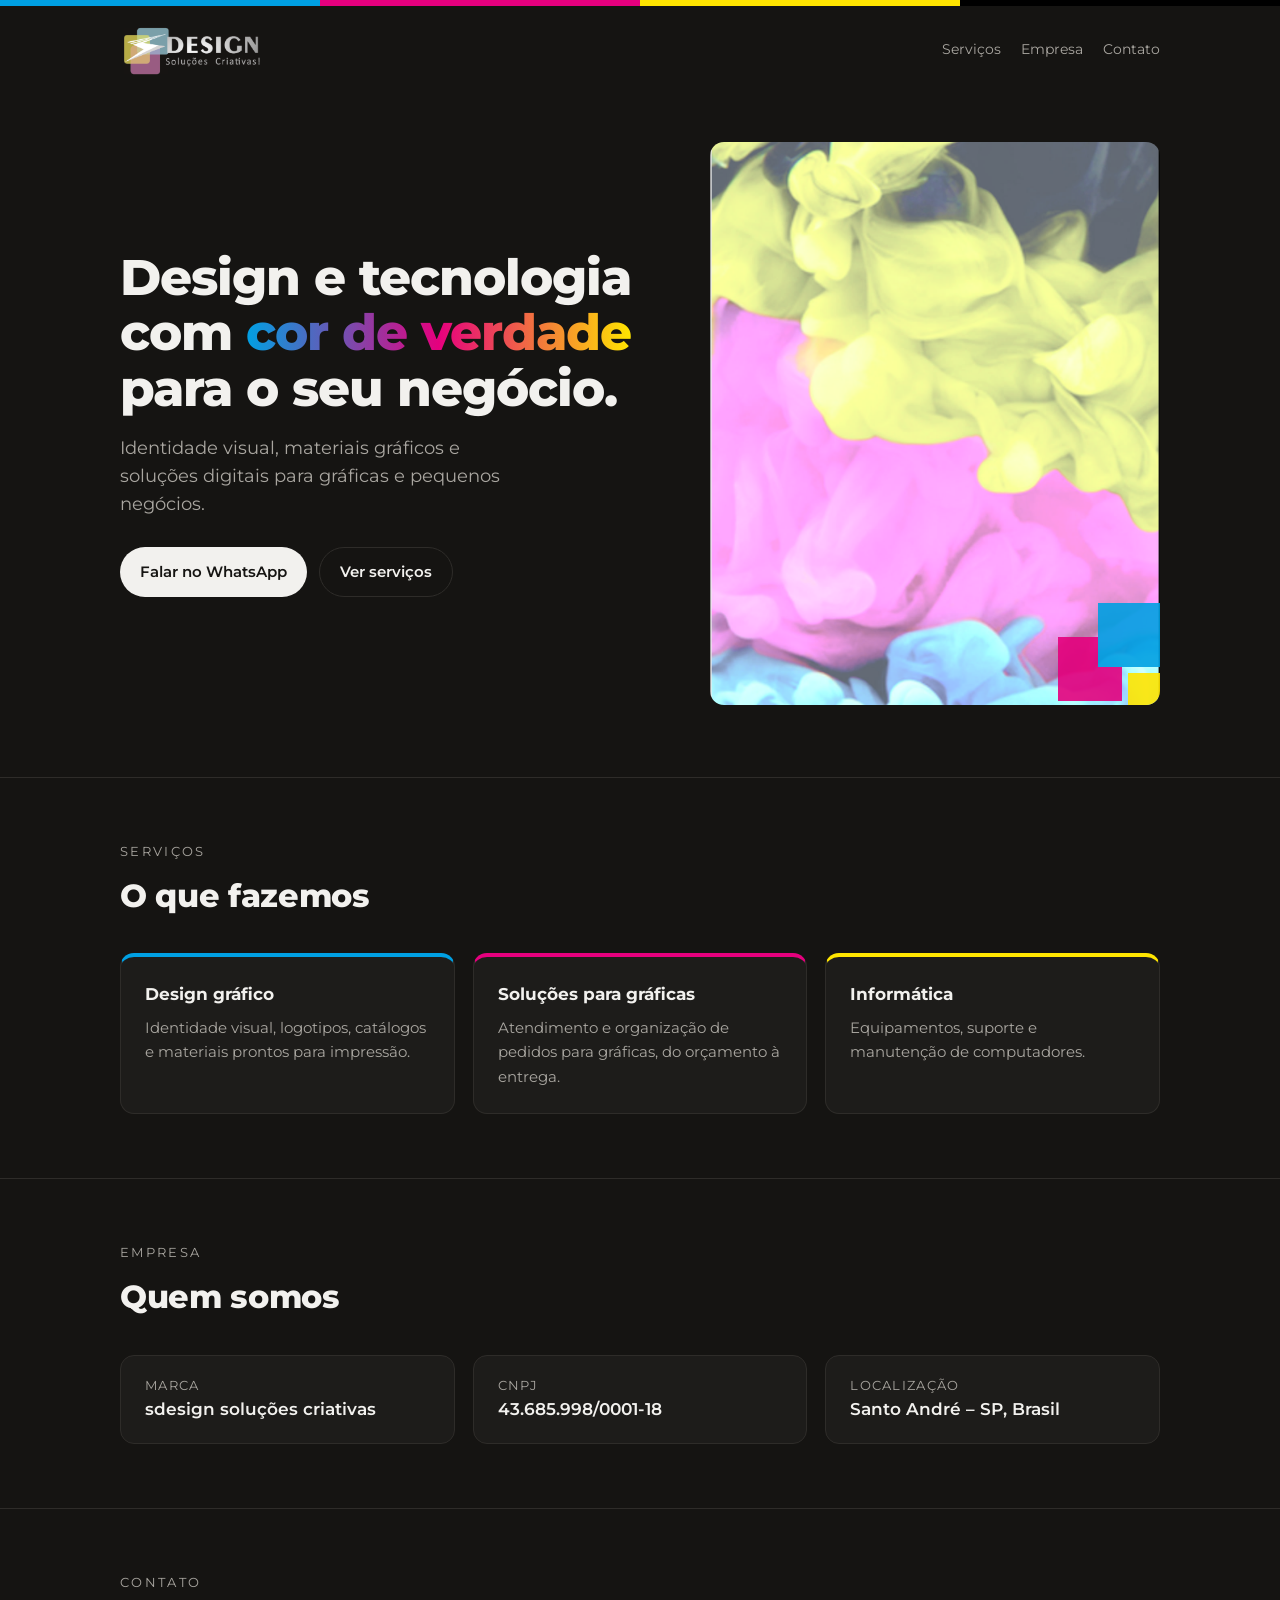
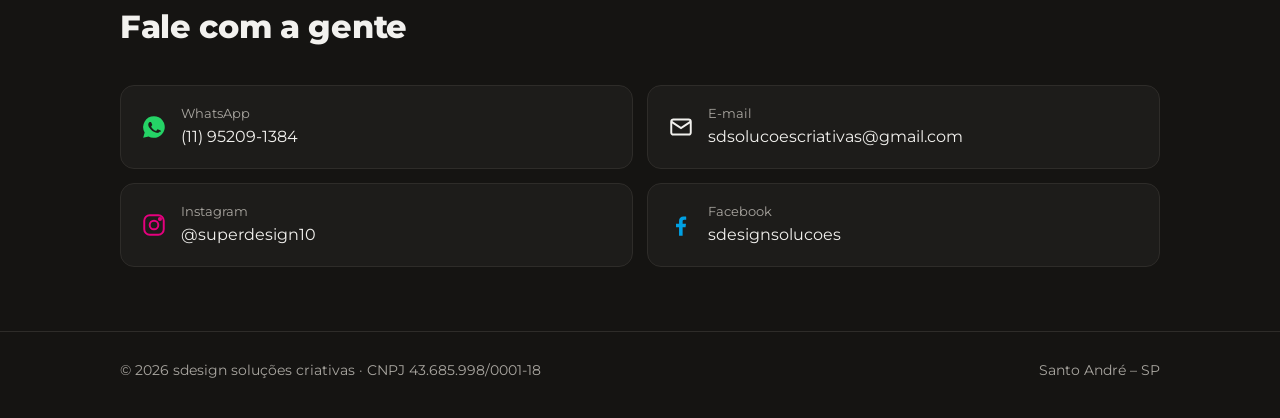
==== index.html @ 1399b384 "Site institucional da sdesign soluções criativas Co-Authored-By: Claude Opus 5.5 <noreply@anthropic." ====
<!doctype html>
<html lang="pt-BR">
<head>
  <meta charset="utf-8">
  <meta name="viewport" content="width=device-width, initial-scale=1">
  <title>sdesign soluções criativas</title>
  <meta name="description" content="sdesign soluções criativas: design, tecnologia e soluções digitais para gráficas e pequenos negócios em Santo André – SP.">
  <meta property="og:title" content="sdesign soluções criativas">
  <meta property="og:description" content="Design, tecnologia e soluções digitais para pequenos negócios.">
  <meta property="og:image" content="img/logo.png">
  <meta name="theme-color" content="#151412">
  <link rel="icon" href="img/logo.png">
  <link rel="preconnect" href="https://fonts.googleapis.com">
  <link rel="preconnect" href="https://fonts.gstatic.com" crossorigin>
  <link href="https://fonts.googleapis.com/css2?family=Montserrat:wght@400;600;800&display=swap" rel="stylesheet">
  <style>
    /* Identidade do catálogo: fundo grafite e as cores de impressão (CMYK). */
    :root {
      --fundo: #151412;
      --fundo-2: #1d1c1a;
      --linha: #2e2c29;
      --texto: #f2f1ee;
      --suave: #a9a6a0;
      --ciano: #00a0e3;
      --magenta: #e5007e;
      --amarelo: #ffe500;
      --raio: 14px;
    }
    * { box-sizing: border-box; }
    html { scroll-behavior: smooth; }
    body {
      margin: 0;
      background: var(--fundo);
      color: var(--texto);
      font-family: "Montserrat", system-ui, -apple-system, "Segoe UI", sans-serif;
      line-height: 1.6;
    }
    a { color: inherit; }
    .faixa-cmyk { display: flex; height: 6px; }
    .faixa-cmyk span { flex: 1; }
    .faixa-cmyk span:nth-child(1) { background: var(--ciano); }
    .faixa-cmyk span:nth-child(2) { background: var(--magenta); }
    .faixa-cmyk span:nth-child(3) { background: var(--amarelo); }
    .faixa-cmyk span:nth-child(4) { background: #000; }

    .largura { max-width: 1080px; margin: 0 auto; padding: 0 20px; }

    /* Topo */
    .topo { display: flex; align-items: center; justify-content: space-between; gap: 16px; padding: 18px 0; }
    .topo img { height: 52px; width: auto; display: block; }
    .topo nav { display: flex; gap: 20px; font-size: 0.9rem; }
    .topo nav a { text-decoration: none; color: var(--suave); }
    .topo nav a:hover { color: var(--texto); }

    /* Destaque */
    .destaque {
      position: relative;
      display: grid;
      grid-template-columns: 1.1fr 0.9fr;
      gap: 40px;
      align-items: center;
      padding: 48px 0 72px;
    }
    .destaque h1 { font-size: clamp(2rem, 4.5vw, 3.1rem); line-height: 1.12; margin: 0 0 18px; font-weight: 800; letter-spacing: -0.02em; }
    .destaque h1 em { font-style: normal; background: linear-gradient(90deg, var(--ciano), var(--magenta), var(--amarelo)); -webkit-background-clip: text; background-clip: text; color: transparent; }
    .destaque p { color: var(--suave); font-size: 1.1rem; margin: 0 0 28px; max-width: 34ch; }
    .botoes { display: flex; flex-wrap: wrap; gap: 12px; }
    .botao {
      display: inline-flex; align-items: center; gap: 8px;
      padding: 12px 20px; border-radius: 999px; text-decoration: none; font-weight: 600; font-size: 0.95rem;
    }
    .botao.principal { background: var(--texto); color: var(--fundo); }
    .botao.principal:hover { background: #fff; }
    .botao.secundario { border: 1px solid var(--linha); color: var(--texto); }
    .botao.secundario:hover { border-color: var(--suave); }
    .imagem-tinta {
      aspect-ratio: 4 / 5;
      border-radius: var(--raio);
      background: url("img/fumaca.jpg") center / cover no-repeat;
      position: relative;
      overflow: hidden;
    }
    .imagem-tinta::after {
      /* quadrados sobrepostos do logo */
      content: ""; position: absolute; right: -18px; bottom: -18px; width: 120px; height: 120px;
      background:
        linear-gradient(var(--ciano), var(--ciano)) 40px 0 / 64px 64px no-repeat,
        linear-gradient(var(--magenta), var(--magenta)) 0 34px / 64px 64px no-repeat,
        linear-gradient(var(--amarelo), var(--amarelo)) 70px 70px / 32px 32px no-repeat;
      opacity: 0.9;
    }

    /* Seções */
    section { padding: 64px 0; border-top: 1px solid var(--linha); }
    .titulo-secao { font-size: 0.8rem; text-transform: uppercase; letter-spacing: 0.18em; color: var(--suave); margin: 0 0 8px; }
    h2 { font-size: clamp(1.5rem, 3vw, 2rem); margin: 0 0 32px; font-weight: 800; letter-spacing: -0.01em; }
    .servicos { display: grid; grid-template-columns: repeat(3, 1fr); gap: 18px; }
    .servico { background: var(--fundo-2); border: 1px solid var(--linha); border-radius: var(--raio); padding: 24px; border-top: 4px solid var(--cor); }
    .servico h3 { margin: 0 0 8px; font-size: 1.05rem; }
    .servico p { margin: 0; color: var(--suave); font-size: 0.95rem; }

    .empresa { display: grid; grid-template-columns: repeat(3, 1fr); gap: 18px; }
    .dado { background: var(--fundo-2); border: 1px solid var(--linha); border-radius: var(--raio); padding: 20px 24px; }
    .dado span { display: block; font-size: 0.8rem; color: var(--suave); text-transform: uppercase; letter-spacing: 0.1em; }
    .dado strong { font-size: 1.05rem; font-weight: 600; }

    .contatos { display: grid; grid-template-columns: repeat(2, 1fr); gap: 14px; }
    .contato {
      display: flex; align-items: center; gap: 14px;
      background: var(--fundo-2); border: 1px solid var(--linha); border-radius: var(--raio);
      padding: 18px 20px; text-decoration: none;
    }
    .contato:hover { border-color: var(--suave); }
    .contato svg { width: 26px; height: 26px; flex: none; }
    .contato small { display: block; color: var(--suave); font-size: 0.8rem; }

    footer { border-top: 1px solid var(--linha); padding: 28px 0 36px; color: var(--suave); font-size: 0.85rem; }
    footer .largura { display: flex; flex-wrap: wrap; justify-content: space-between; gap: 8px; }

    @media (max-width: 820px) {
      .destaque { grid-template-columns: 1fr; padding-top: 24px; }
      .imagem-tinta { aspect-ratio: 16 / 10; }
      .servicos, .empresa { grid-template-columns: 1fr; }
      .topo nav { display: none; }
    }
    @media (max-width: 520px) {
      .contatos { grid-template-columns: 1fr; }
      .topo img { height: 42px; }
    }
  </style>
</head>
<body>
  <div class="faixa-cmyk" aria-hidden="true"><span></span><span></span><span></span><span></span></div>

  <div class="largura">
    <header class="topo">
      <a href="#"><img src="img/logo.png" alt="sdesign — Soluções Criativas!"></a>
      <nav aria-label="Seções">
        <a href="#servicos">Serviços</a>
        <a href="#empresa">Empresa</a>
        <a href="#contato">Contato</a>
      </nav>
    </header>

    <div class="destaque">
      <div>
        <h1>Design e tecnologia com <em>cor de verdade</em> para o seu negócio.</h1>
        <p>Identidade visual, materiais gráficos e soluções digitais para gráficas e pequenos negócios.</p>
        <div class="botoes">
          <a class="botao principal" href="https://wa.me/5511952091384" target="_blank" rel="noopener">Falar no WhatsApp</a>
          <a class="botao secundario" href="#servicos">Ver serviços</a>
        </div>
      </div>
      <div class="imagem-tinta" role="img" aria-label="Tintas ciano, magenta e amarelo se misturando"></div>
    </div>
  </div>

  <section id="servicos">
    <div class="largura">
      <p class="titulo-secao">Serviços</p>
      <h2>O que fazemos</h2>
      <div class="servicos">
        <article class="servico" style="--cor: var(--ciano)">
          <h3>Design gráfico</h3>
          <p>Identidade visual, logotipos, catálogos e materiais prontos para impressão.</p>
        </article>
        <article class="servico" style="--cor: var(--magenta)">
          <h3>Soluções para gráficas</h3>
          <p>Atendimento e organização de pedidos para gráficas, do orçamento à entrega.</p>
        </article>
        <article class="servico" style="--cor: var(--amarelo)">
          <h3>Informática</h3>
          <p>Equipamentos, suporte e manutenção de computadores.</p>
        </article>
      </div>
    </div>
  </section>

  <section id="empresa">
    <div class="largura">
      <p class="titulo-secao">Empresa</p>
      <h2>Quem somos</h2>
      <div class="empresa">
        <div class="dado"><span>Marca</span><strong>sdesign soluções criativas</strong></div>
        <div class="dado"><span>CNPJ</span><strong>43.685.998/0001-18</strong></div>
        <div class="dado"><span>Localização</span><strong>Santo André – SP, Brasil</strong></div>
      </div>
    </div>
  </section>

  <section id="contato">
    <div class="largura">
      <p class="titulo-secao">Contato</p>
      <h2>Fale com a gente</h2>
      <div class="contatos">
        <a class="contato" href="https://wa.me/5511952091384" target="_blank" rel="noopener">
          <svg viewBox="0 0 24 24" fill="#25d366" aria-hidden="true"><path d="M12 2a10 10 0 0 0-8.6 15.1L2 22l5-1.3A10 10 0 1 0 12 2Zm5.4 14.1c-.2.6-1.3 1.2-1.8 1.3-.5.1-1 .1-3.2-.7-2.7-1.1-4.4-3.8-4.6-4-.1-.2-1.1-1.5-1.1-2.8s.7-2 1-2.3c.2-.3.5-.3.7-.3h.5c.2 0 .4 0 .6.5l.8 2c.1.2.1.4 0 .6l-.4.5-.3.4c-.1.1-.3.3-.1.6.2.3.8 1.3 1.7 2.1 1.2 1 2.1 1.3 2.4 1.5.3.1.5.1.6-.1l.9-1.1c.2-.3.4-.2.7-.1l1.9.9c.3.1.5.2.5.3.1.2.1.8-.1 1.3Z"/></svg>
          <span><small>WhatsApp</small>(11) 95209-1384</span>
        </a>
        <a class="contato" href="mailto:sdsolucoescriativas@gmail.com">
          <svg viewBox="0 0 24 24" fill="none" stroke="#f2f1ee" stroke-width="1.8" aria-hidden="true"><rect x="3" y="5" width="18" height="14" rx="2"/><path d="m3 7 9 6 9-6"/></svg>
          <span><small>E-mail</small>sdsolucoescriativas@gmail.com</span>
        </a>
        <a class="contato" href="https://www.instagram.com/superdesign10" target="_blank" rel="noopener">
          <svg viewBox="0 0 24 24" fill="none" stroke="#e5007e" stroke-width="1.8" aria-hidden="true"><rect x="3" y="3" width="18" height="18" rx="5"/><circle cx="12" cy="12" r="4"/><circle cx="17.5" cy="6.5" r="1" fill="#e5007e"/></svg>
          <span><small>Instagram</small>@superdesign10</span>
        </a>
        <a class="contato" href="https://www.facebook.com/sdesignsolucoes" target="_blank" rel="noopener">
          <svg viewBox="0 0 24 24" fill="#00a0e3" aria-hidden="true"><path d="M13.5 22v-8h2.7l.4-3.2h-3.1v-2c0-.9.3-1.6 1.6-1.6h1.7V4.3c-.3 0-1.3-.1-2.5-.1-2.5 0-4.1 1.5-4.1 4.2v2.4H7.4V14h2.8v8h3.3Z"/></svg>
          <span><small>Facebook</small>sdesignsolucoes</span>
        </a>
      </div>
    </div>
  </section>

  <footer>
    <div class="largura">
      <span>© 2026 sdesign soluções criativas · CNPJ 43.685.998/0001-18</span>
      <span>Santo André – SP</span>
    </div>
  </footer>
</body>
</html>
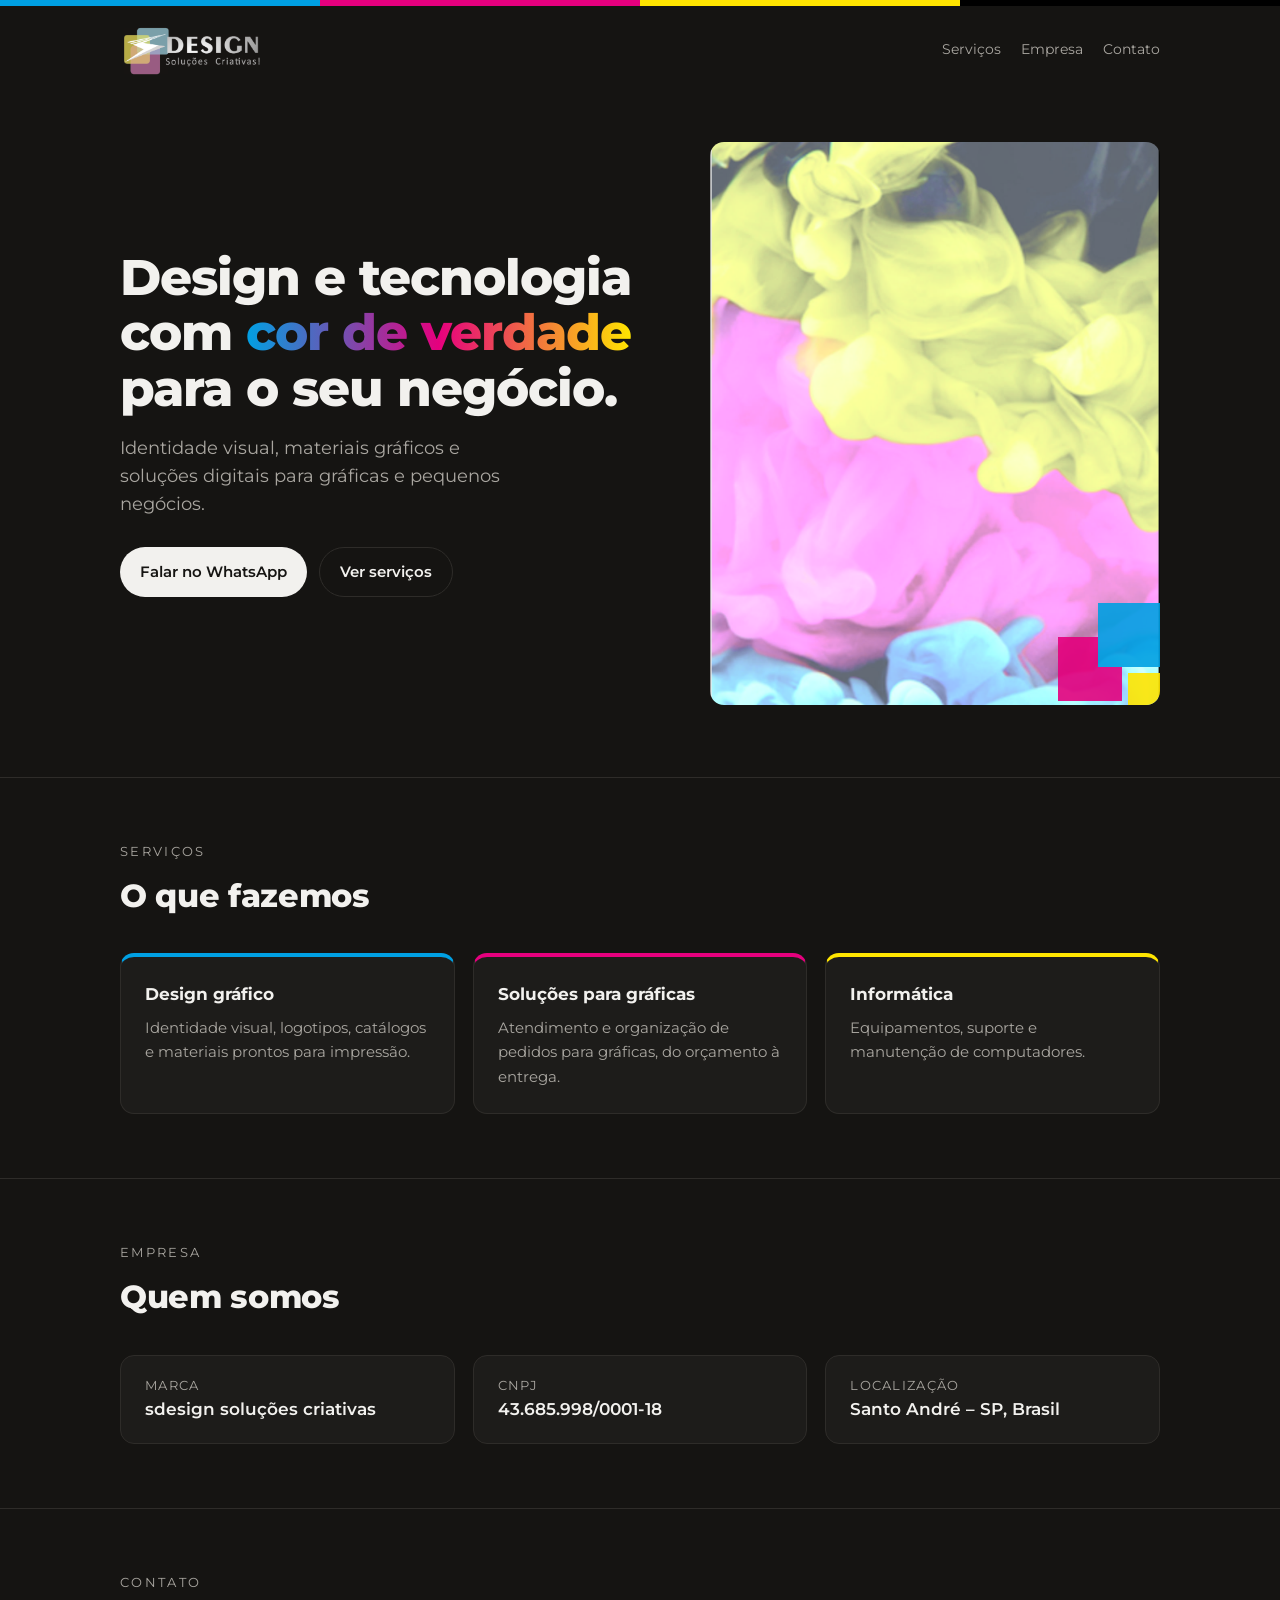
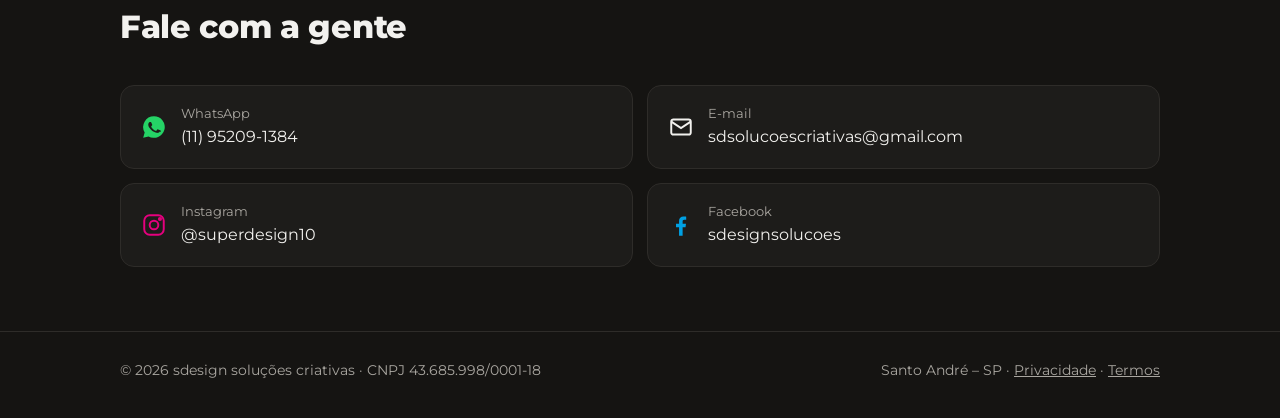
==== commit e92bf77d: "Política de Privacidade e Termos de Uso do Zapy Co-Authored-By: Claude Opus 5.5 <noreply@anthropic.c" ====
--- a/index.html
+++ b/index.html
@@ -216,7 +216,7 @@
   <footer>
     <div class="largura">
       <span>© 2026 sdesign soluções criativas · CNPJ 43.685.998/0001-18</span>
-      <span>Santo André – SP</span>
+      <span>Santo André – SP · <a href="privacidade.html">Privacidade</a> · <a href="termos.html">Termos</a></span>
     </div>
   </footer>
 </body>
